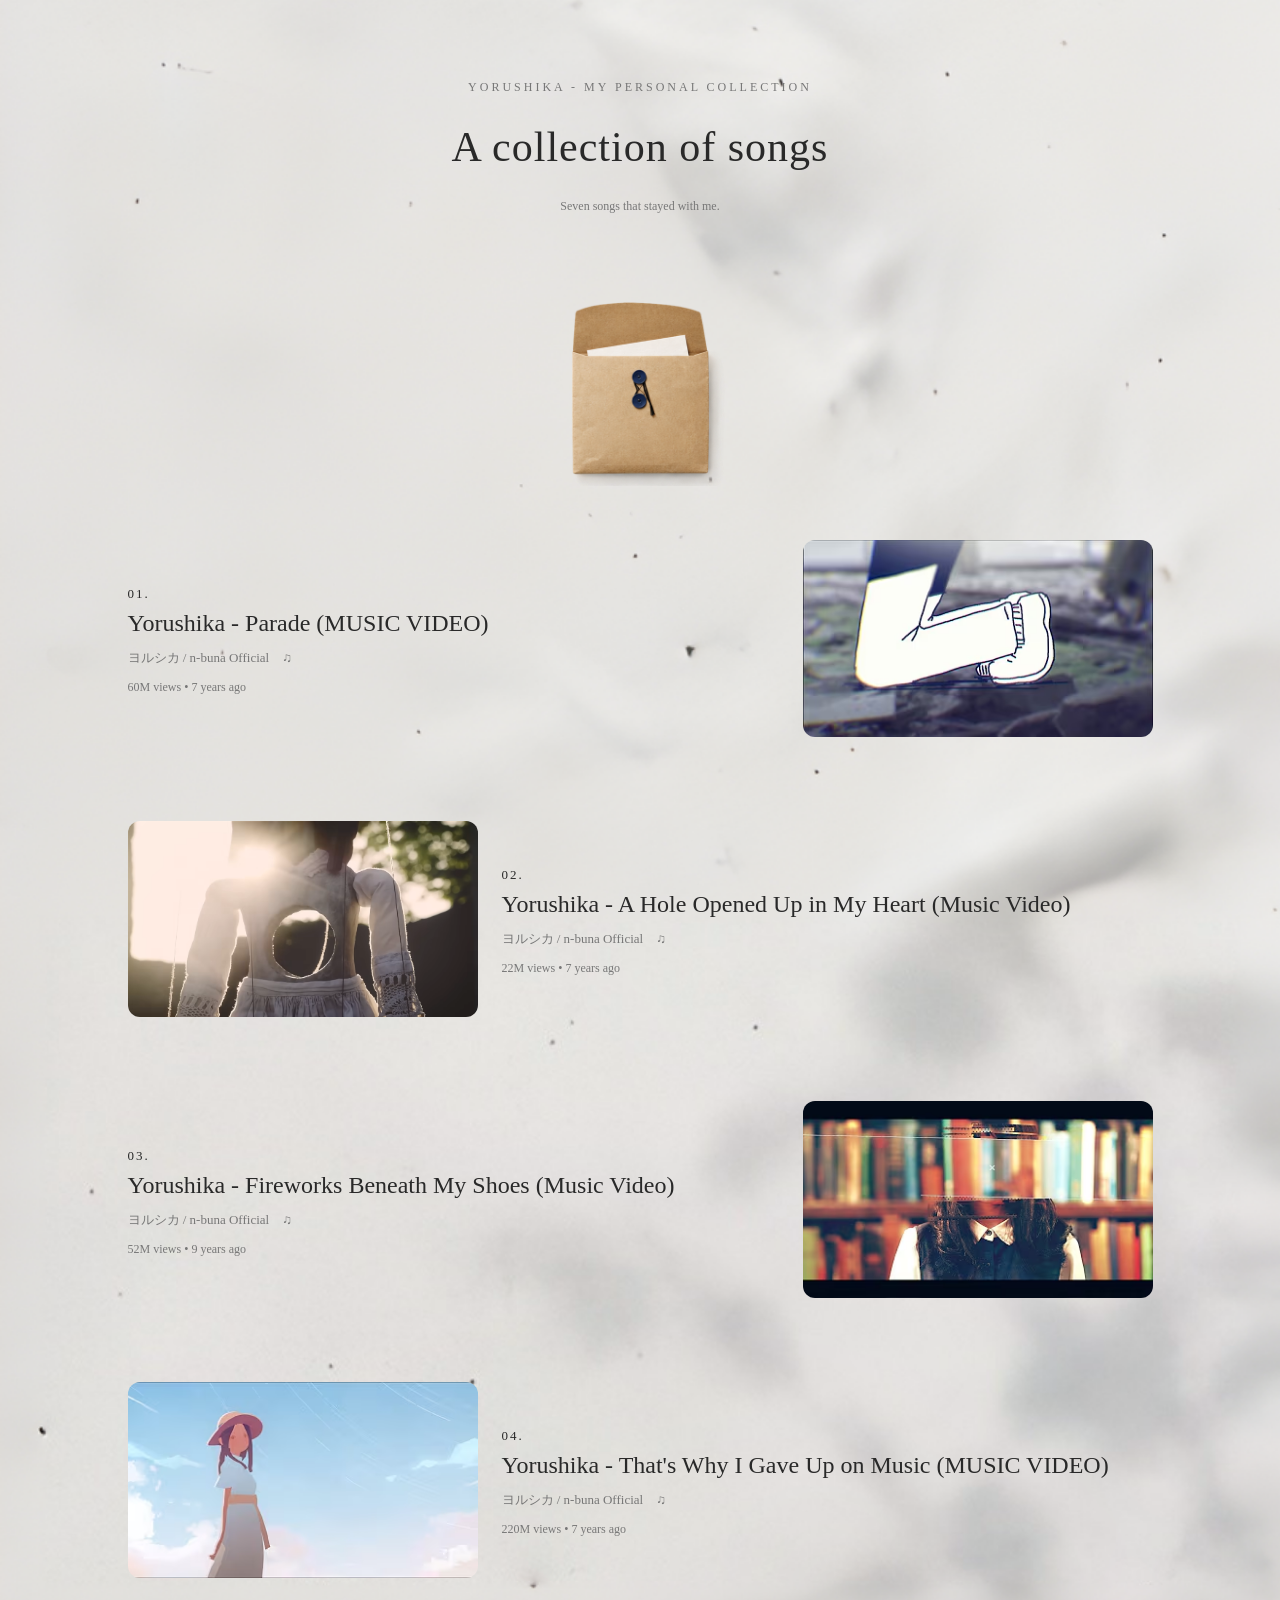
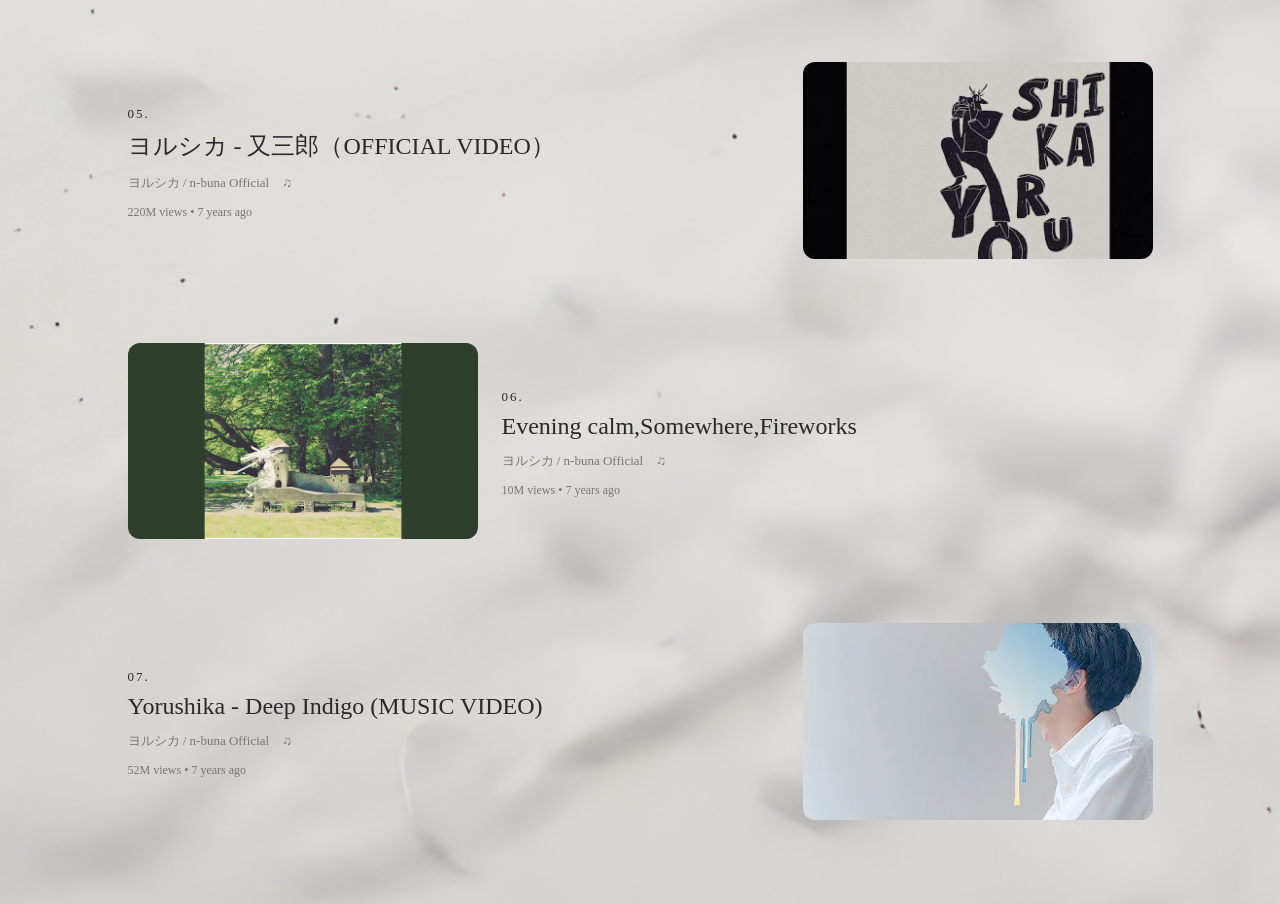
==== songs.html @ c33f61d8 "Add files via upload" ====
<!DOCTYPE html>
<html lang="en">
<head>
    <meta charset="UTF-8">
    <meta name="viewport" content="width=device-width, initial-scale=1.0">
    <title>My Yorushika Collection</title>
    <link rel="stylesheet" href="style.css">
</head>
<body>
<header class="page-header">
    <p class="subtitle">YORUSHIKA - MY PERSONAL COLLECTION</p>
    <h1>A collection of songs</h1>
    <p class="description">Seven songs that stayed with me.</p>
</header>  

<main class="song-collection">
    <div class="envelope-open">
    <img src="images/envelopeopen.png" alt="An open envelope">
    </div>

    <section class="song-entry">
        <div class="video-card">
         <a href="https://www.youtube.com/watch?v=ry3Tupx4BL4" target="youtube">
         <img src="images/parade.jpg" alt="Yorushika - Parade Thumbnail">
         </a>
        </div>
         <div class="song-info">
         <p class="song-number">01.</p>   
         <a href="https://www.youtube.com/watch?v=ry3Tupx4BL4" target="youtube">
         <h3 class="video-title">Yorushika - Parade (MUSIC VIDEO)</h3>
         </a>
         <a href="https://www.youtube.com/channel/UCRIgIJQWuBJ0Cv_VlU3USNA" target="youtube">
         <p class="channel-name">ヨルシカ / n-buna Official　♫</p>
         </a>
         <p class="video-info"> <span>60M views</span> • <span>7 years ago</span></p>
        </div>
    </section>

    <section class="song-entry">
        <div class="video-card">
         <a href="https://www.youtube.com/watch?v=DlyG6MAKUOA" target="youtube">
         <img src="images/kokoro2.jpg" alt="Yorushika - A Hole Opened Up in My Heart (Music Video) Thumbnail">
         </a>
        </div>
         <div class="song-info">
         <p class="song-number">02.</p>   
         <a href="https://www.youtube.com/watch?v=DlyG6MAKUOA" target="youtube">
         <h3 class="video-title">Yorushika - A Hole Opened Up in My Heart (Music Video)</h3>
         </a>
         <a href="https://www.youtube.com/channel/UCRIgIJQWuBJ0Cv_VlU3USNA" target="youtube">
         <p class="channel-name">ヨルシカ / n-buna Official　♫</p>
         </a>
         <p class="video-info"> <span>22M views</span> • <span>7 years ago</span></p>
        </div>
    </section>

    <section class="song-entry">
        <div class="video-card">
         <a href="https://www.youtube.com/watch?v=BCt9lS_Uv_Y" target="youtube">
         <img src="images/hanabi.jpg" alt="Yorushika - Fireworks Beneath My Shoes (Music Video) Thumbnail">
         </a>
        </div>
         <div class="song-info">
         <p class="song-number">03.</p>   
         <a href="https://www.youtube.com/watch?v=BCt9lS_Uv_Y" target="youtube">
         <h3 class="video-title">Yorushika - Fireworks Beneath My Shoes (Music Video)</h3>
         </a>
         <a href="https://www.youtube.com/channel/UCRIgIJQWuBJ0Cv_VlU3USNA" target="youtube">
         <p class="channel-name">ヨルシカ / n-buna Official　♫</p>
         </a>
         <p class="video-info"> <span>52M views</span> • <span>9 years ago</span></p>
        </div>
    </section>

    <section class="song-entry">
        <div class="video-card">
         <a href="https://www.youtube.com/watch?v=KTZ-y85Erus" target="youtube">
         <img src="images/dakara.jpg" alt="Yorushika - That's Why I Gave Up on Music (MUSIC VIDEO) Thumbnail">
         </a>
        </div>
         <div class="song-info">
         <p class="song-number">04.</p>   
         <a href="https://www.youtube.com/watch?v=KTZ-y85Erus" target="youtube">
         <h3 class="video-title">Yorushika - That's Why I Gave Up on Music (MUSIC VIDEO)</h3>
         </a>
         <a href="https://www.youtube.com/channel/UCRIgIJQWuBJ0Cv_VlU3USNA" target="youtube">
         <p class="channel-name">ヨルシカ / n-buna Official　♫</p>
         </a>
         <p class="video-info"> <span>220M views</span> • <span>7 years ago</span></p>
        </div>
    </section>

    <section class="song-entry">
        <div class="video-card">
         <a href="https://www.youtube.com/watch?v=siNFnlqtd8M" target="youtube">
         <img src="images/matasaburo.jpg" alt="ヨルシカ - 又三郎（OFFICIAL VIDEO）Thumbnail">
         </a>
        </div>
         <div class="song-info">
         <p class="song-number">05.</p>   
         <a href="https://www.youtube.com/watch?v=siNFnlqtd8M" target="youtube">
         <h3 class="video-title">ヨルシカ - 又三郎（OFFICIAL VIDEO）</h3>
         </a>
         <a href="https://www.youtube.com/channel/UCRIgIJQWuBJ0Cv_VlU3USNA" target="youtube">
         <p class="channel-name">ヨルシカ / n-buna Official　♫</p>
         </a>
         <p class="video-info"> <span>220M views</span> • <span>7 years ago</span></p>
        </div>
    </section>

    <section class="song-entry">
        <div class="video-card">
         <a href="https://www.youtube.com/watch?v=wpkgN3Ny_P0" target="youtube">
         <img src="images/elma.jpg" alt="Evening calm,Somewhere,Fireworks Thumbnail">
         </a>
        </div>
         <div class="song-info">
         <p class="song-number">06.</p>   
         <a href="https://www.youtube.com/watch?v=wpkgN3Ny_P0" target="youtube">
         <h3 class="video-title">Evening calm,Somewhere,Fireworks</h3>
         </a>
         <a href="https://www.youtube.com/channel/UCRIgIJQWuBJ0Cv_VlU3USNA" target="youtube">
         <p class="channel-name">ヨルシカ / n-buna Official　♫</p>
         </a>
         <p class="video-info"> <span>10M views</span> • <span>7 years ago</span></p>
        </div>
    </section>

    <section class="song-entry">
        <div class="video-card">
         <a href="https://www.youtube.com/watch?v=4MoRLTAJY_0" target="youtube">
         <img src="images/ainijou.jpg" alt="Yorushika - Deep Indigo (MUSIC VIDEO) Thumbnail">
         </a>
        </div>
         <div class="song-info">
         <p class="song-number">07.</p>   
         <a href="https://www.youtube.com/watch?v=4MoRLTAJY_0" target="youtube">
         <h3 class="video-title">Yorushika - Deep Indigo (MUSIC VIDEO)</h3>
         </a>
         <a href="https://www.youtube.com/channel/UCRIgIJQWuBJ0Cv_VlU3USNA" target="youtube">
         <p class="channel-name">ヨルシカ / n-buna Official　♫</p>
         </a>
         <p class="video-info"> <span>52M views</span> • <span>7 years ago</span></p>
        </div>
    </section>
    
</main>

</body>

</html>
---- style.css ----
body {
    background-color: #F4F3EF;
    color: #292929;
    font-family: Georgia, serif;
}

body {
    background-image: url("images/background\ \(2\).png");
    background-size: cover;
    background-position: center;
    background-repeat: no-repeat;
    
}

.loading-screen {
    display: flex;
    justify-content: center;
    align-items: center;
    height: 100vh;
}

.envelope-screen {
    display: none;
    justify-content: center;
    align-items: center;
    height: 100vh;
}

.envelope-screen img {
    width: 150px;
}

.loading-screen img {
    width: 180px;
}

.page-header {
    text-align: center;
    padding: 60px 20px;
}
.page-header h1 {
    font-size: 42px;
    font-weight: normal;
    letter-spacing: 1px;
}

.page-header .subtitle {
    font-size: 12px;
    letter-spacing: 3px;
    text-transform: uppercase;
    color: #777;
}

.page-header .description {
    font-size: 12px;
    margin-top: 12px;
    color: #777;
}

.envelope-open {
    text-align: center;
    margin-bottom: 50px;
}

.envelope-open img {
    width: 200px;
}
.song-entry {
    display: flex;
    flex-direction: row;
    gap: 24px;
    align-items: center;
    margin-bottom: 80px;
}

.song-entry:nth-child(even) {
    flex-direction: row-reverse;
}

.song-entry .video-card img {
    width: 350px;
    border-radius: 12px;
}

.song-info {
    flex: 1;
}

.song-collection {
    max-width: 1025px;
    margin: 0 auto;
    padding: 0 24px;
}

.song-entry .song-info .video-title{
    font-size: 24px;
    font-weight: normal;
    margin-top: -5px;
    margin-bottom: 12px;
    color: #292929;
}

.song-number {
    font-size: 13px;
    letter-spacing: 2px;
    color: #292929;
}

.song-entry .song-info a {
    text-decoration: none;
    color: inherit;
}

.channel-name {
    font-size: 13px;
    color: #777;
    margin-top: 0;
}

.video-info {
    font-size: 12px;
    color: #777;
    margin-top: 8px;
}

.video-container {
    display: flex;
    flex-wrap: wrap;
    gap: 35px;
}

.video-card img {
    width: 300px;
}

@media (max-width: 700px) {
    .song-entry {
        flex-direction: column;
        align-items: flex-start;
    }

    .song-entry:nth-child(even) {
        flex-direction: column;
    }

    .song-entry .video-card {
        width: 100%;
    }

    .song-entry .video-card img {
        width: 100%;
    }
}
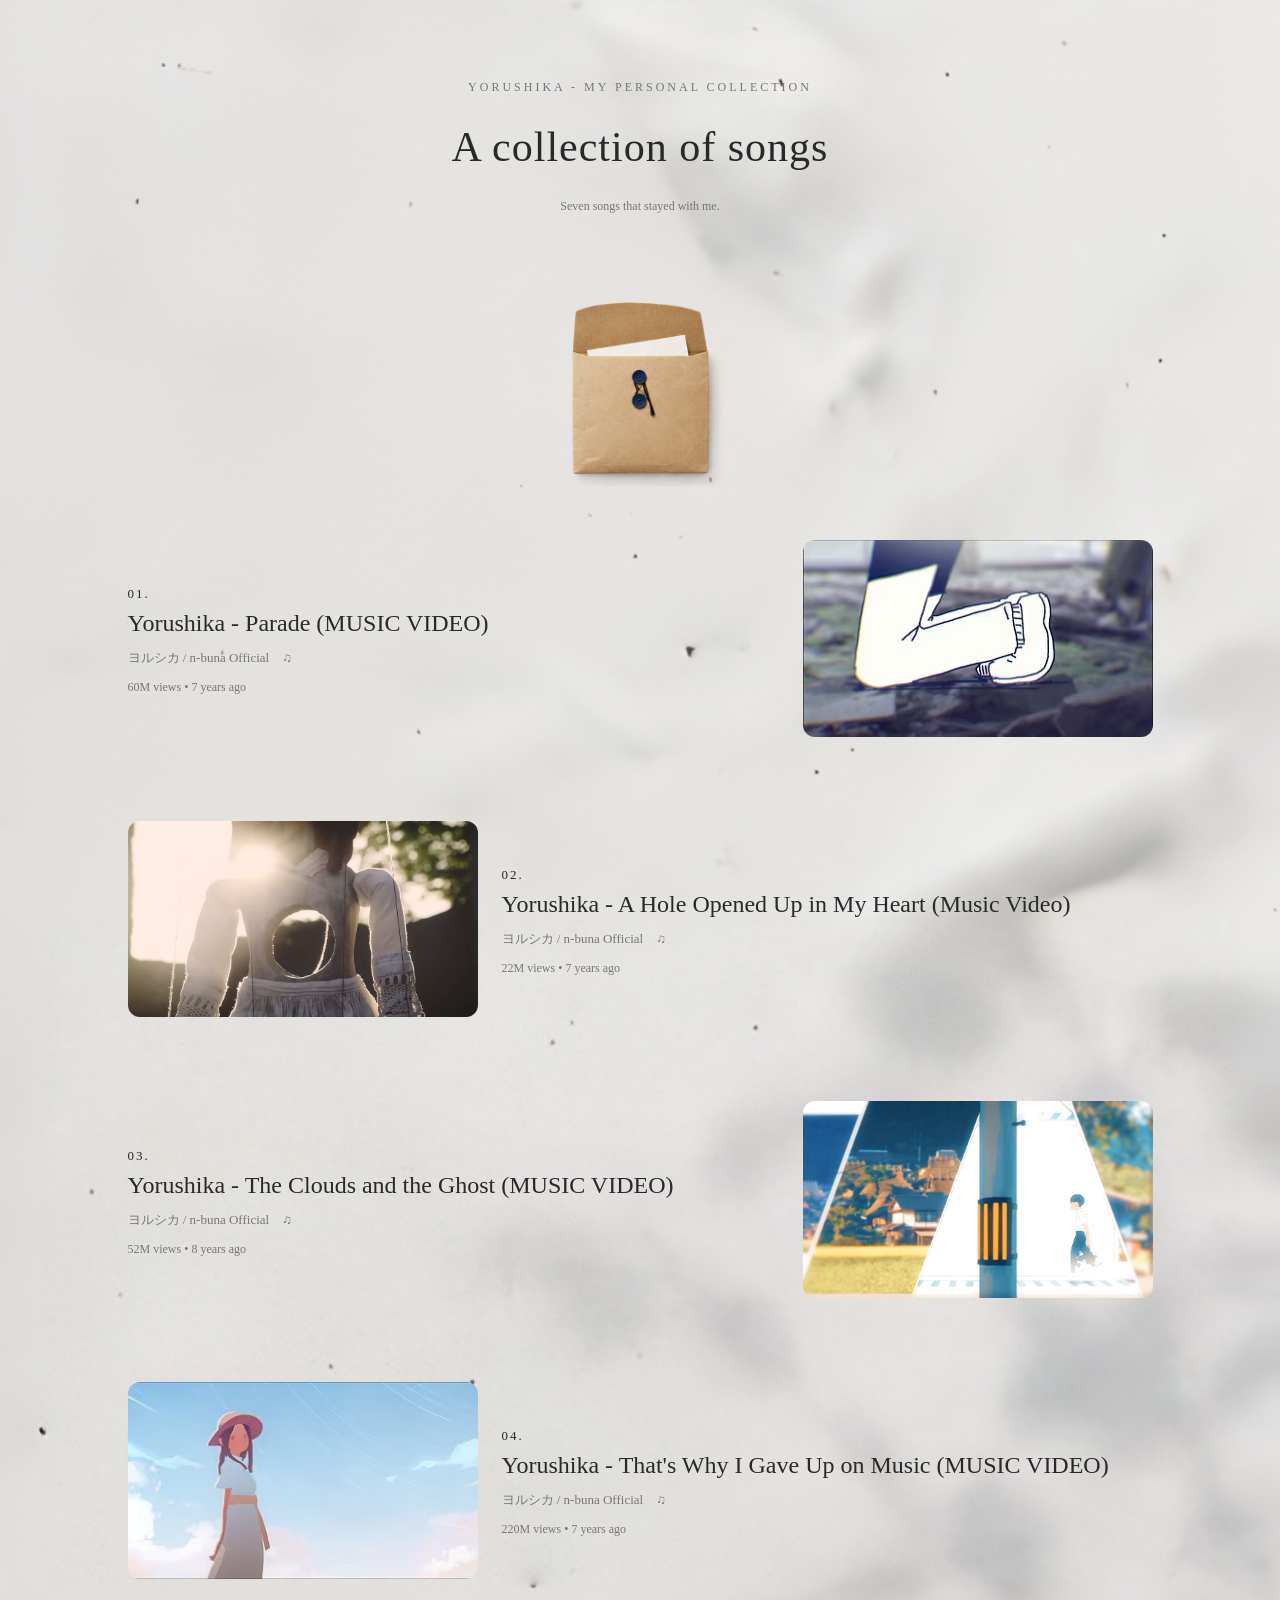
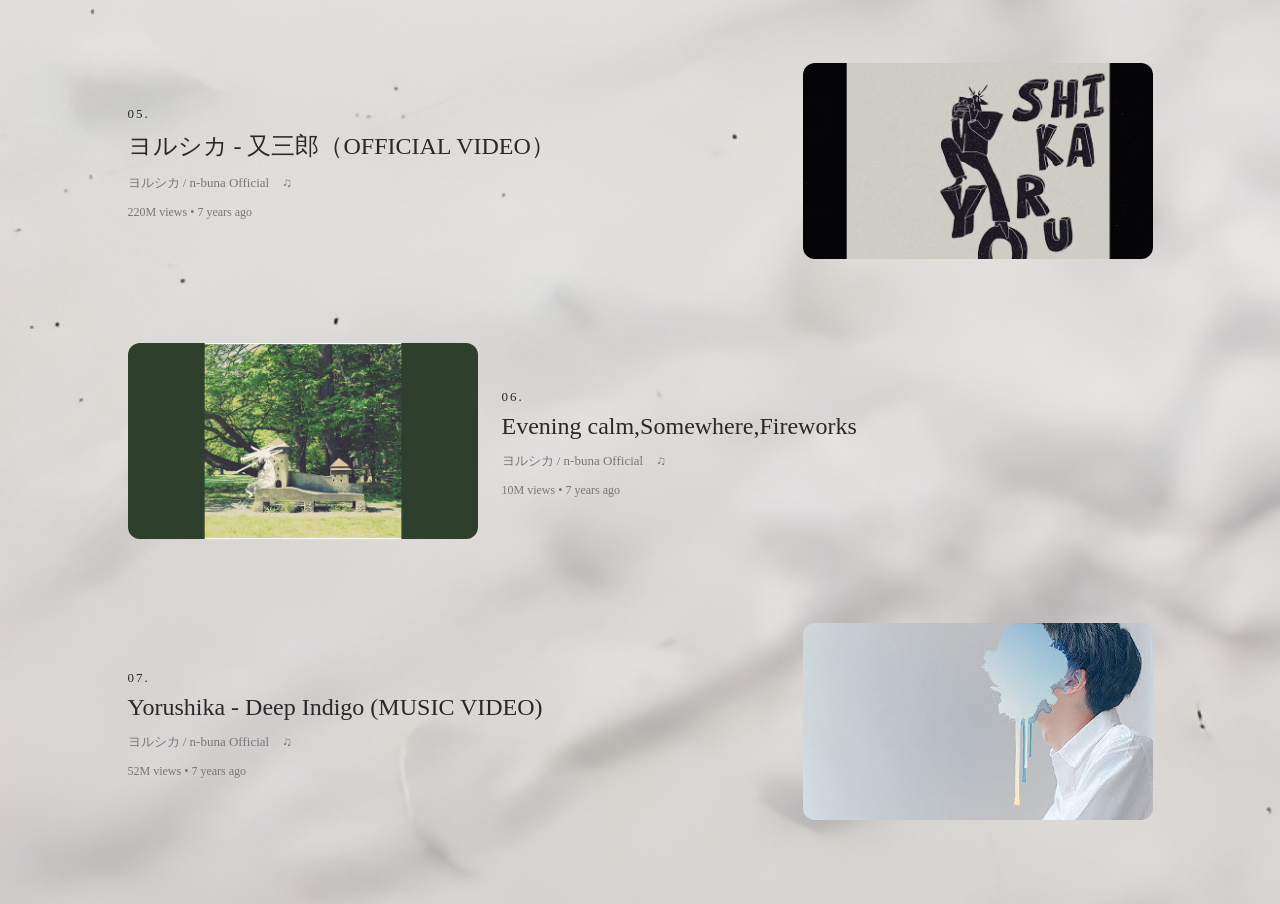
==== commit 78297504: "Add files via upload" ====
--- a/songs.html
+++ b/songs.html
@@ -57,18 +57,18 @@
     <section class="song-entry">
         <div class="video-card">
          <a href="https://www.youtube.com/watch?v=BCt9lS_Uv_Y" target="youtube">
-         <img src="images/hanabi.jpg" alt="Yorushika - Fireworks Beneath My Shoes (Music Video) Thumbnail">
+         <img src="images/kumo.png" alt="Yorushika - Fireworks Beneath My Shoes (Music Video) Thumbnail">
          </a>
         </div>
          <div class="song-info">
          <p class="song-number">03.</p>   
-         <a href="https://www.youtube.com/watch?v=BCt9lS_Uv_Y" target="youtube">
-         <h3 class="video-title">Yorushika - Fireworks Beneath My Shoes (Music Video)</h3>
+         <a href="https://www.youtube.com/watch?v=JJaCwW4HyVs" target="youtube">
+         <h3 class="video-title">Yorushika - The Clouds and the Ghost (MUSIC VIDEO)</h3>
          </a>
-         <a href="https://www.youtube.com/channel/UCRIgIJQWuBJ0Cv_VlU3USNA" target="youtube">
+         <a href="https://www.youtube.com/watch?v=JJaCwW4HyVs" target="youtube">
          <p class="channel-name">ヨルシカ / n-buna Official　♫</p>
          </a>
-         <p class="video-info"> <span>52M views</span> • <span>9 years ago</span></p>
+         <p class="video-info"> <span>52M views</span> • <span>8 years ago</span></p>
         </div>
     </section>
 
